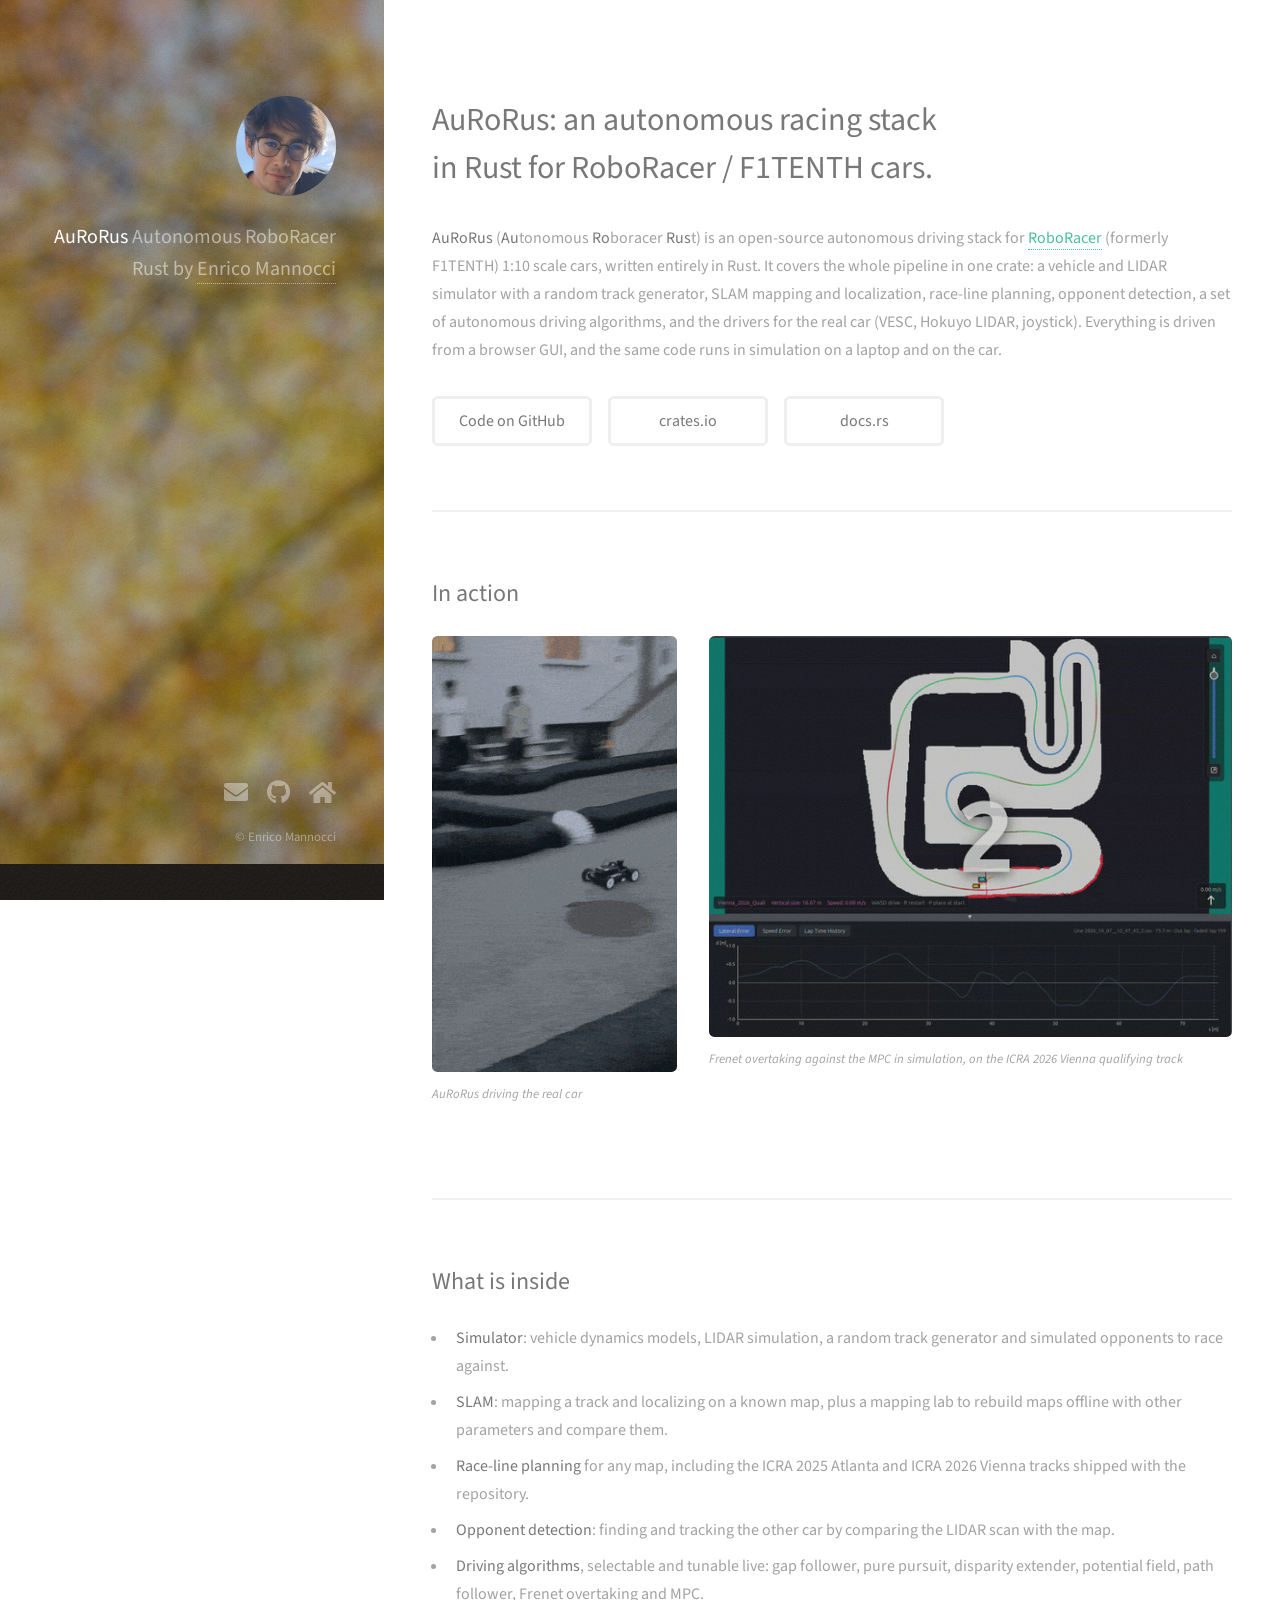
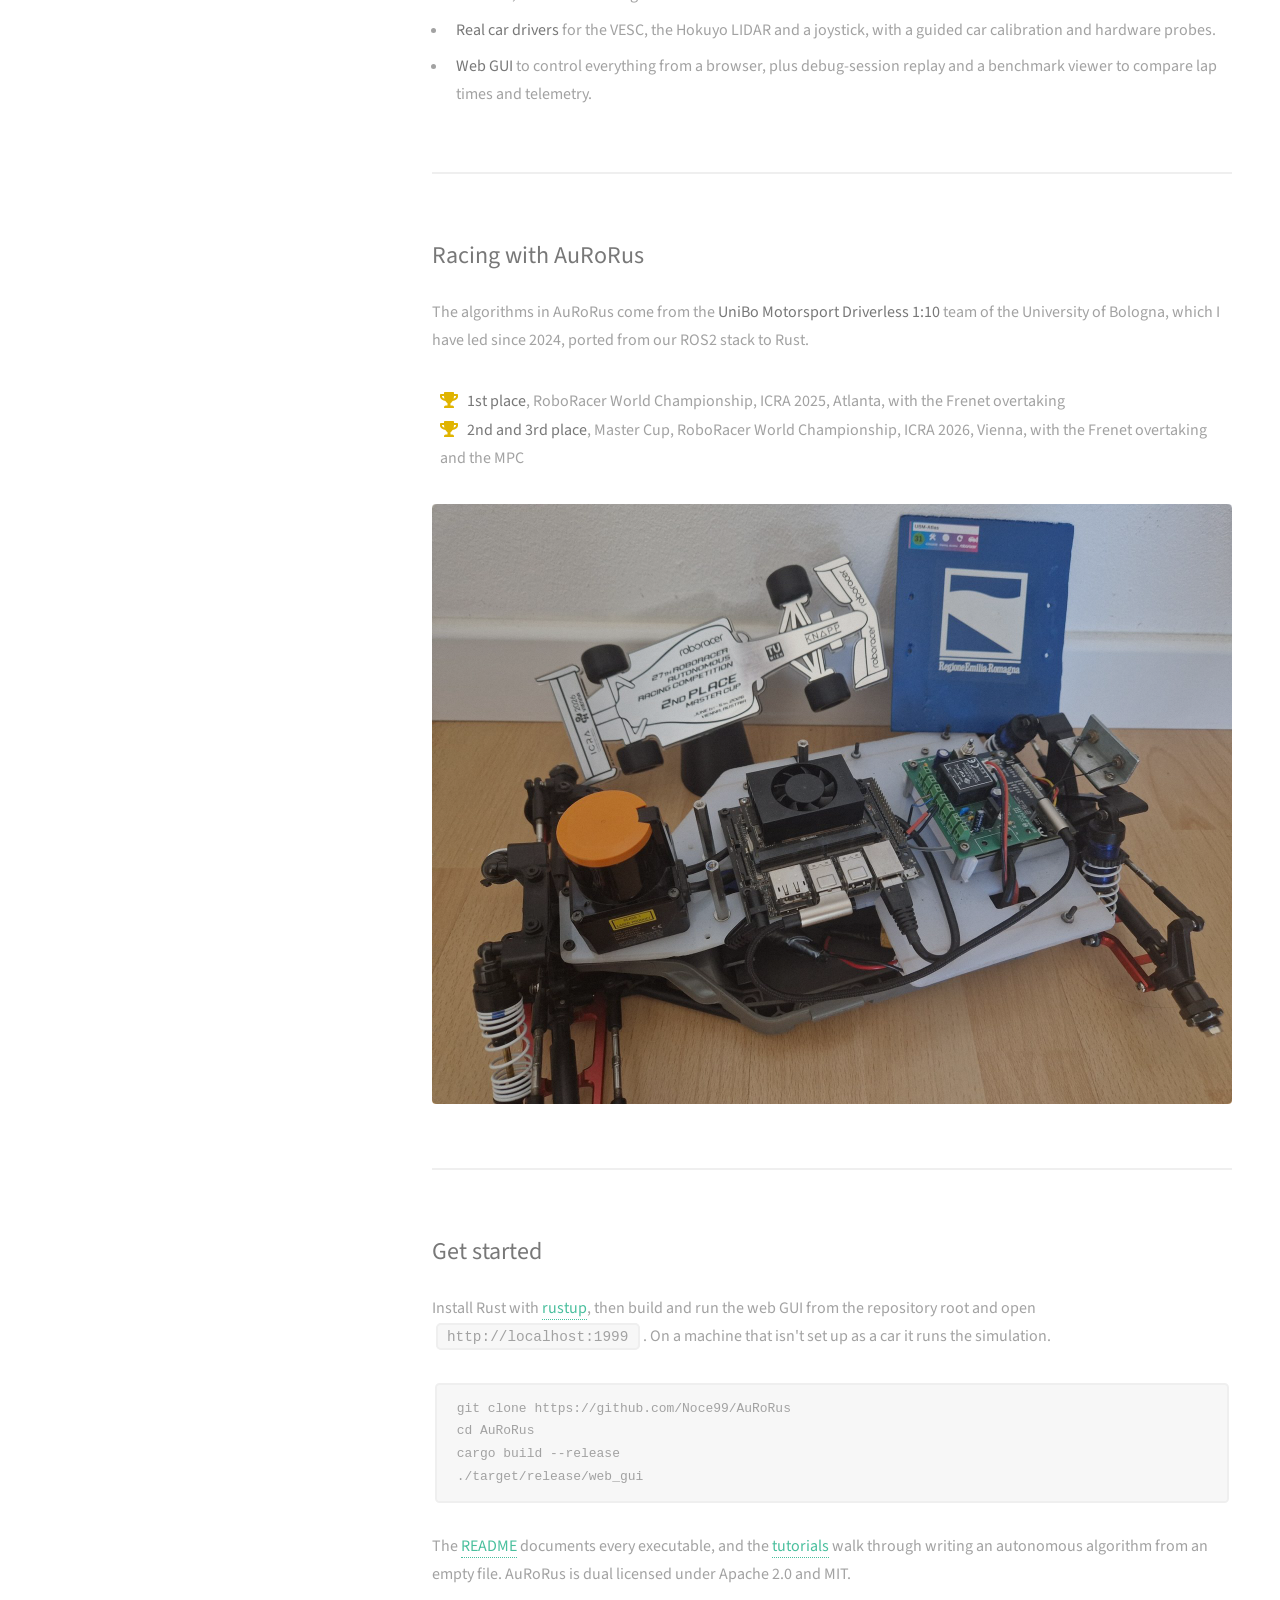
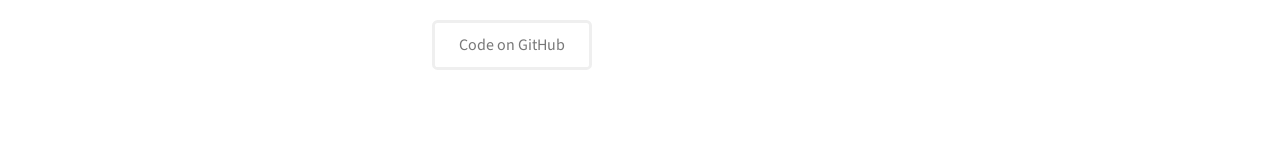
==== aurorus/index.html @ 5f95c7ad "Added Aurorus" ====
<!DOCTYPE HTML>
<!--
	Strata by HTML5 UP
	html5up.net | @ajlkn
	Free for personal and commercial use under the CCA 3.0 license (html5up.net/license)
-->
<html lang="en">
	<head>
		<title>AuRoRus – Autonomous racing stack in Rust for RoboRacer / F1TENTH</title>
		<meta charset="utf-8" />
		<meta name="viewport" content="width=device-width, initial-scale=1" />
		<meta name="description" content="AuRoRus (Autonomous RoboRacer Rust) is an open-source autonomous driving stack for RoboRacer (F1TENTH) cars written in Rust: simulator, SLAM, race-line planning, opponent detection, Frenet overtaking, MPC and a web GUI." />
		<meta name="author" content="Enrico Mannocci" />
		<link rel="canonical" href="https://noce99.github.io/aurorus/" />
		<meta property="og:title" content="AuRoRus – Autonomous racing stack in Rust for RoboRacer / F1TENTH" />
		<meta property="og:description" content="Open-source autonomous driving stack for RoboRacer (F1TENTH) cars, written in Rust. Second place at the RoboRacer competition, ICRA 2026." />
		<meta property="og:type" content="website" />
		<meta property="og:url" content="https://noce99.github.io/aurorus/" />
		<meta property="og:image" content="https://noce99.github.io/images/racing/fulls/Car_4.jpg" />
		<link rel="icon" href="../images/avatar.jpg" />
		<link rel="stylesheet" href="../assets/css/main.css" />
		<link rel="stylesheet" href="../assets/css/custom.css" />
		<script type="application/ld+json">
		{
			"@context": "https://schema.org",
			"@type": "SoftwareSourceCode",
			"name": "AuRoRus",
			"alternateName": "Autonomous RoboRacer Rust",
			"description": "Autonomous driving stack for RoboRacer (F1TENTH) cars written in Rust: simulator, SLAM, race-line planning, opponent detection, driving algorithms, car drivers and a web GUI.",
			"url": "https://noce99.github.io/aurorus/",
			"codeRepository": "https://github.com/Noce99/AuRoRus",
			"programmingLanguage": "Rust",
			"license": "https://www.apache.org/licenses/LICENSE-2.0",
			"keywords": "Rust, RoboRacer, F1TENTH, autonomous racing, autonomous driving, SLAM, MPC, simulator, robotics",
			"author": {
				"@type": "Person",
				"name": "Enrico Mannocci",
				"url": "https://noce99.github.io/"
			}
		}
		</script>
	</head>
	<body class="is-preload">

		<!-- Header -->
			<header id="header">
				<div class="inner">
					<a href="../" class="image avatar"><img src="../images/avatar.jpg" alt="Enrico Mannocci" /></a>
					<h1><strong>AuRoRus</strong><br />
					Autonomous RoboRacer Rust<br />
					by <a href="../">Enrico Mannocci</a></h1>
				</div>
			</header>

		<!-- Main -->
			<div id="main">

				<!-- About -->
					<section id="about">
						<header class="major">
							<h2>AuRoRus: an autonomous racing stack<br />
							in Rust for RoboRacer / F1TENTH cars.</h2>
						</header>
						<p><strong>AuRoRus</strong> (<strong>Au</strong>tonomous <strong>Ro</strong>boracer <strong>Rus</strong>t) is an
						open-source autonomous driving stack for <a href="https://roboracer.ai">RoboRacer</a> (formerly F1TENTH)
						1:10 scale cars, written entirely in Rust. It covers the whole pipeline in one crate: a vehicle and LIDAR
						simulator with a random track generator, SLAM mapping and localization, race-line planning, opponent
						detection, a set of autonomous driving algorithms, and the drivers for the real car (VESC, Hokuyo LIDAR,
						joystick). Everything is driven from a browser GUI, and the same code runs in simulation on a laptop and on
						the car.</p>
						<ul class="actions">
							<li><a href="https://github.com/Noce99/AuRoRus" class="button">Code on GitHub</a></li>
							<li><a href="https://crates.io/crates/aurorus" class="button">crates.io</a></li>
							<li><a href="https://docs.rs/aurorus" class="button">docs.rs</a></li>
						</ul>
					</section>

				<!-- Demo -->
					<section id="demo">
						<h2>In action</h2>
						<div class="row aurorus-media">
							<div class="col-4 col-12-small">
								<span class="image fit portrait"><img src="../images/aurorus/aurorus_in_the_real_world.gif" alt="The real RoboRacer car driving autonomously with AuRoRus on an outdoor track bounded by black tubes" loading="lazy" /></span>
								<p class="caption">AuRoRus driving the real car</p>
							</div>
							<div class="col-8 col-12-small">
								<span class="image fit"><img src="../images/aurorus/frenet_overtaking_vs_mpc_simulating_to_race_at_vienna_quali.gif" alt="The AuRoRus web GUI simulating the Frenet overtaking and the MPC racing on the Vienna 2026 qualifying map" loading="lazy" /></span>
								<p class="caption">Frenet overtaking against the MPC in simulation, on the ICRA 2026 Vienna qualifying track</p>
							</div>
						</div>
					</section>

				<!-- Features -->
					<section id="features">
						<h2>What is inside</h2>
						<ul class="features">
							<li><strong>Simulator</strong>: vehicle dynamics models, LIDAR simulation, a random track generator and simulated opponents to race against.</li>
							<li><strong>SLAM</strong>: mapping a track and localizing on a known map, plus a mapping lab to rebuild maps offline with other parameters and compare them.</li>
							<li><strong>Race-line planning</strong> for any map, including the ICRA 2025 Atlanta and ICRA 2026 Vienna tracks shipped with the repository.</li>
							<li><strong>Opponent detection</strong>: finding and tracking the other car by comparing the LIDAR scan with the map.</li>
							<li><strong>Driving algorithms</strong>, selectable and tunable live: gap follower, pure pursuit, disparity extender, potential field, path follower, Frenet overtaking and MPC.</li>
							<li><strong>Real car drivers</strong> for the VESC, the Hokuyo LIDAR and a joystick, with a guided car calibration and hardware probes.</li>
							<li><strong>Web GUI</strong> to control everything from a browser, plus debug-session replay and a benchmark viewer to compare lap times and telemetry.</li>
						</ul>
					</section>

				<!-- Racing -->
					<section id="results">
						<h2>Racing with AuRoRus</h2>
						<p>The algorithms in AuRoRus come from the <strong>UniBo Motorsport Driverless 1:10</strong> team of the University
						of Bologna, which I have led since 2024, ported from our ROS2 stack to Rust.</p>
						<ul class="results">
							<li><span class="icon solid fa-trophy"></span> <strong>1st place</strong>, RoboRacer World Championship, ICRA 2025, Atlanta, with the Frenet overtaking</li>
							<li><span class="icon solid fa-trophy"></span> <strong>2nd and 3rd place</strong>, Master Cup, RoboRacer World Championship, ICRA 2026, Vienna, with the Frenet overtaking and the MPC</li>
						</ul>
						<span class="image fit aurorus-photo"><img src="../images/racing/fulls/Car_4.jpg" alt="The RoboRacer car next to its trophy from ICRA 2026 in Vienna" loading="lazy" /></span>
					</section>

				<!-- Get started -->
					<section id="get-started">
						<h2>Get started</h2>
						<p>Install Rust with <a href="https://rustup.rs/">rustup</a>, then build and run the web GUI from the repository root
						and open <code>http://localhost:1999</code>. On a machine that isn't set up as a car it runs the simulation.</p>
<pre><code>git clone https://github.com/Noce99/AuRoRus
cd AuRoRus
cargo build --release
./target/release/web_gui</code></pre>
						<p>The <a href="https://github.com/Noce99/AuRoRus#readme">README</a> documents every executable, and the
						<a href="https://github.com/Noce99/AuRoRus/tree/master/tutorials">tutorials</a> walk through writing an
						autonomous algorithm from an empty file. AuRoRus is dual licensed under Apache 2.0 and MIT.</p>
						<ul class="actions">
							<li><a href="https://github.com/Noce99/AuRoRus" class="button">Code on GitHub</a></li>
						</ul>
					</section>

			</div>

		<!-- Footer -->
			<footer id="footer">
				<div class="inner">
					<ul class="icons">
						<li><a href="mailto:enrico.mannocci3@unibo.it" class="icon solid fa-envelope"><span class="label">Email</span></a></li>
						<li><a href="https://github.com/Noce99/AuRoRus" class="icon brands fa-github"><span class="label">GitHub</span></a></li>
						<li><a href="../" class="icon solid fa-home"><span class="label">Home</span></a></li>
					</ul>
					<ul class="copyright">
						<li>&copy; Enrico Mannocci</li>
					</ul>
				</div>
			</footer>

		<!-- Scripts -->
			<script src="../assets/js/jquery.min.js"></script>
			<script src="../assets/js/jquery.poptrox.min.js"></script>
			<script src="../assets/js/browser.min.js"></script>
			<script src="../assets/js/breakpoints.min.js"></script>
			<script src="../assets/js/util.js"></script>
			<script src="../assets/js/main.js"></script>

	</body>
</html>
---- assets/css/main.css ----
@import url("fontawesome-all.min.css");
@import url("https://fonts.googleapis.com/css?family=Source+Sans+Pro:400,400italic");

/*
	Strata by HTML5 UP
	html5up.net | @ajlkn
	Free for personal and commercial use under the CCA 3.0 license (html5up.net/license)
*/

html, body, div, span, applet, object,
iframe, h1, h2, h3, h4, h5, h6, p, blockquote,
pre, a, abbr, acronym, address, big, cite,
code, del, dfn, em, img, ins, kbd, q, s, samp,
small, strike, strong, sub, sup, tt, var, b,
u, i, center, dl, dt, dd, ol, ul, li, fieldset,
form, label, legend, table, caption, tbody,
tfoot, thead, tr, th, td, article, aside,
canvas, details, embed, figure, figcaption,
footer, header, hgroup, menu, nav, output, ruby,
section, summary, time, mark, audio, video {
	margin: 0;
	padding: 0;
	border: 0;
	font-size: 100%;
	font: inherit;
	vertical-align: baseline;}

article, aside, details, figcaption, figure,
footer, header, hgroup, menu, nav, section {
	display: block;}

body {
	line-height: 1;
}

ol, ul {
	list-style: none;
}

blockquote, q {
	quotes: none;
}

	blockquote:before, blockquote:after, q:before, q:after {
		content: '';
		content: none;
	}

table {
	border-collapse: collapse;
	border-spacing: 0;
}

body {
	-webkit-text-size-adjust: none;
}

mark {
	background-color: transparent;
	color: inherit;
}

input::-moz-focus-inner {
	border: 0;
	padding: 0;
}

input, select, textarea {
	-moz-appearance: none;
	-webkit-appearance: none;
	-ms-appearance: none;
	appearance: none;
}

/* Basic */

	html {
		box-sizing: border-box;
	}

	*, *:before, *:after {
		box-sizing: inherit;
	}

	body {
		background: #fff;
	}

		body.is-preload *, body.is-preload *:before, body.is-preload *:after {
			-moz-animation: none !important;
			-webkit-animation: none !important;
			-ms-animation: none !important;
			animation: none !important;
			-moz-transition: none !important;
			-webkit-transition: none !important;
			-ms-transition: none !important;
			transition: none !important;
		}

	body, input, select, textarea {
		color: #a2a2a2;
		font-family: "Source Sans Pro", Helvetica, sans-serif;
		font-size: 16pt;
		font-weight: 400;
		line-height: 1.75em;
	}

	a {
		-moz-transition: color 0.2s ease-in-out, border-color 0.2s ease-in-out;
		-webkit-transition: color 0.2s ease-in-out, border-color 0.2s ease-in-out;
		-ms-transition: color 0.2s ease-in-out, border-color 0.2s ease-in-out;
		transition: color 0.2s ease-in-out, border-color 0.2s ease-in-out;
		border-bottom: dotted 1px;
		color: #49bf9d;
		text-decoration: none;
	}

		a:hover {
			border-bottom-color: transparent;
			color: #49bf9d !important;
			text-decoration: none;
		}

	strong, b {
		color: #787878;
		font-weight: 400;
	}

	em, i {
		font-style: italic;
	}

	p {
		margin: 0 0 2em 0;
	}

	h1, h2, h3, h4, h5, h6 {
		color: #787878;
		font-weight: 400;
		line-height: 1em;
		margin: 0 0 1em 0;
	}

		h1 a, h2 a, h3 a, h4 a, h5 a, h6 a {
			color: inherit;
			text-decoration: none;
		}

	h1 {
		font-size: 2em;
		line-height: 1.5em;
	}

	h2 {
		font-size: 1.5em;
		line-height: 1.5em;
	}

	h3 {
		font-size: 1.25em;
		line-height: 1.5em;
	}

	h4 {
		font-size: 1.1em;
		line-height: 1.5em;
	}

	h5 {
		font-size: 0.9em;
		line-height: 1.5em;
	}

	h6 {
		font-size: 0.7em;
		line-height: 1.5em;
	}

	sub {
		font-size: 0.8em;
		position: relative;
		top: 0.5em;
	}

	sup {
		font-size: 0.8em;
		position: relative;
		top: -0.5em;
	}

	hr {
		border: 0;
		border-bottom: solid 2px #efefef;
		margin: 2em 0;
	}

		hr.major {
			margin: 3em 0;
		}

	blockquote {
		border-left: solid 6px #efefef;
		font-style: italic;
		margin: 0 0 2em 0;
		padding: 0.5em 0 0.5em 1.5em;
	}

	code {
		background: #f7f7f7;
		border-radius: 0.35em;
		border: solid 2px #efefef;
		font-family: "Courier New", monospace;
		font-size: 0.9em;
		margin: 0 0.25em;
		padding: 0.25em 0.65em;
	}

	pre {
		-webkit-overflow-scrolling: touch;
		font-family: "Courier New", monospace;
		font-size: 0.9em;
		margin: 0 0 2em 0;
	}

		pre code {
			display: block;
			line-height: 1.75em;
			padding: 1em 1.5em;
			overflow-x: auto;
		}

	.align-left {
		text-align: left;
	}

	.align-center {
		text-align: center;
	}

	.align-right {
		text-align: right;
	}

/* Container */

	.container {
		margin: 0 auto;
		max-width: calc(100% - 4em);
		width: 100%;
	}

		.container.xsmall {
			width: 25%;
		}

		.container.small {
			width: 50%;
		}

		.container.medium {
			width: 75%;
		}

		.container.large {
			width: 125%;
		}

		.container.xlarge {
			width: 150%;
		}

		.container.max {
			width: 100%;
		}

		@media screen and (max-width: 980px) {

			.container {
				width: 100% !important;
				max-width: 100% !important;
			}

		}

		@media screen and (max-width: 480px) {

			.container {
				max-width: calc(100% - 3em);
			}

		}

/* Row */

	.row {
		display: flex;
		flex-wrap: wrap;
		box-sizing: border-box;
		align-items: stretch;
	}

		.row > * {
			box-sizing: border-box;
		}

		.row.gtr-uniform > * > :last-child {
			margin-bottom: 0;
		}

		.row.aln-left {
			justify-content: flex-start;
		}

		.row.aln-center {
			justify-content: center;
		}

		.row.aln-right {
			justify-content: flex-end;
		}

		.row.aln-top {
			align-items: flex-start;
		}

		.row.aln-middle {
			align-items: center;
		}

		.row.aln-bottom {
			align-items: flex-end;
		}

		.row > .imp {
			order: -1;
		}

		.row > .col-1 {
			width: 8.33333%;
		}

		.row > .off-1 {
			margin-left: 8.33333%;
		}

		.row > .col-2 {
			width: 16.66667%;
		}

		.row > .off-2 {
			margin-left: 16.66667%;
		}

		.row > .col-3 {
			width: 25%;
		}

		.row > .off-3 {
			margin-left: 25%;
		}

		.row > .col-4 {
			width: 33.33333%;
		}

		.row > .off-4 {
			margin-left: 33.33333%;
		}

		.row > .col-5 {
			width: 41.66667%;
		}

		.row > .off-5 {
			margin-left: 41.66667%;
		}

		.row > .col-6 {
			width: 50%;
		}

		.row > .off-6 {
			margin-left: 50%;
		}

		.row > .col-7 {
			width: 58.33333%;
		}

		.row > .off-7 {
			margin-left: 58.33333%;
		}

		.row > .col-8 {
			width: 66.66667%;
		}

		.row > .off-8 {
			margin-left: 66.66667%;
		}

		.row > .col-9 {
			width: 75%;
		}

		.row > .off-9 {
			margin-left: 75%;
		}

		.row > .col-10 {
			width: 83.33333%;
		}

		.row > .off-10 {
			margin-left: 83.33333%;
		}

		.row > .col-11 {
			width: 91.66667%;
		}

		.row > .off-11 {
			margin-left: 91.66667%;
		}

		.row > .col-12 {
			width: 100%;
		}

		.row > .off-12 {
			margin-left: 100%;
		}

		.row.gtr-0 {
			margin-top: 0;
			margin-left: 0em;
		}

			.row.gtr-0 > * {
				padding: 0 0 0 0em;
			}

			.row.gtr-0.gtr-uniform {
				margin-top: 0em;
			}

				.row.gtr-0.gtr-uniform > * {
					padding-top: 0em;
				}

		.row.gtr-25 {
			margin-top: 0;
			margin-left: -0.625em;
		}

			.row.gtr-25 > * {
				padding: 0 0 0 0.625em;
			}

			.row.gtr-25.gtr-uniform {
				margin-top: -0.625em;
			}

				.row.gtr-25.gtr-uniform > * {
					padding-top: 0.625em;
				}

		.row.gtr-50 {
			margin-top: 0;
			margin-left: -1.25em;
		}

			.row.gtr-50 > * {
				padding: 0 0 0 1.25em;
			}

			.row.gtr-50.gtr-uniform {
				margin-top: -1.25em;
			}

				.row.gtr-50.gtr-uniform > * {
					padding-top: 1.25em;
				}

		.row {
			margin-top: 0;
			margin-left: -2.5em;
		}

			.row > * {
				padding: 0 0 0 2.5em;
			}

			.row.gtr-uniform {
				margin-top: -2.5em;
			}

				.row.gtr-uniform > * {
					padding-top: 2.5em;
				}

		.row.gtr-150 {
			margin-top: 0;
			margin-left: -3.75em;
		}

			.row.gtr-150 > * {
				padding: 0 0 0 3.75em;
			}

			.row.gtr-150.gtr-uniform {
				margin-top: -3.75em;
			}

				.row.gtr-150.gtr-uniform > * {
					padding-top: 3.75em;
				}

		.row.gtr-200 {
			margin-top: 0;
			margin-left: -5em;
		}

			.row.gtr-200 > * {
				padding: 0 0 0 5em;
			}

			.row.gtr-200.gtr-uniform {
				margin-top: -5em;
			}

				.row.gtr-200.gtr-uniform > * {
					padding-top: 5em;
				}

		@media screen and (max-width: 1800px) {

			.row {
				display: flex;
				flex-wrap: wrap;
				box-sizing: border-box;
				align-items: stretch;
			}

				.row > * {
					box-sizing: border-box;
				}

				.row.gtr-uniform > * > :last-child {
					margin-bottom: 0;
				}

				.row.aln-left {
					justify-content: flex-start;
				}

				.row.aln-center {
					justify-content: center;
				}

				.row.aln-right {
					justify-content: flex-end;
				}

				.row.aln-top {
					align-items: flex-start;
				}

				.row.aln-middle {
					align-items: center;
				}

				.row.aln-bottom {
					align-items: flex-end;
				}

				.row > .imp-xlarge {
					order: -1;
				}

				.row > .col-1-xlarge {
					width: 8.33333%;
				}

				.row > .off-1-xlarge {
					margin-left: 8.33333%;
				}

				.row > .col-2-xlarge {
					width: 16.66667%;
				}

				.row > .off-2-xlarge {
					margin-left: 16.66667%;
				}

				.row > .col-3-xlarge {
					width: 25%;
				}

				.row > .off-3-xlarge {
					margin-left: 25%;
				}

				.row > .col-4-xlarge {
					width: 33.33333%;
				}

				.row > .off-4-xlarge {
					margin-left: 33.33333%;
				}

				.row > .col-5-xlarge {
					width: 41.66667%;
				}

				.row > .off-5-xlarge {
					margin-left: 41.66667%;
				}

				.row > .col-6-xlarge {
					width: 50%;
				}

				.row > .off-6-xlarge {
					margin-left: 50%;
				}

				.row > .col-7-xlarge {
					width: 58.33333%;
				}

				.row > .off-7-xlarge {
					margin-left: 58.33333%;
				}

				.row > .col-8-xlarge {
					width: 66.66667%;
				}

				.row > .off-8-xlarge {
					margin-left: 66.66667%;
				}

				.row > .col-9-xlarge {
					width: 75%;
				}

				.row > .off-9-xlarge {
					margin-left: 75%;
				}

				.row > .col-10-xlarge {
					width: 83.33333%;
				}

				.row > .off-10-xlarge {
					margin-left: 83.33333%;
				}

				.row > .col-11-xlarge {
					width: 91.66667%;
				}

				.row > .off-11-xlarge {
					margin-left: 91.66667%;
				}

				.row > .col-12-xlarge {
					width: 100%;
				}

				.row > .off-12-xlarge {
					margin-left: 100%;
				}

				.row.gtr-0 {
					margin-top: 0;
					margin-left: 0em;
				}

					.row.gtr-0 > * {
						padding: 0 0 0 0em;
					}

					.row.gtr-0.gtr-uniform {
						margin-top: 0em;
					}

						.row.gtr-0.gtr-uniform > * {
							padding-top: 0em;
						}

				.row.gtr-25 {
					margin-top: 0;
					margin-left: -0.625em;
				}

					.row.gtr-25 > * {
						padding: 0 0 0 0.625em;
					}

					.row.gtr-25.gtr-uniform {
						margin-top: -0.625em;
					}

						.row.gtr-25.gtr-uniform > * {
							padding-top: 0.625em;
						}

				.row.gtr-50 {
					margin-top: 0;
					margin-left: -1.25em;
				}

					.row.gtr-50 > * {
						padding: 0 0 0 1.25em;
					}

					.row.gtr-50.gtr-uniform {
						margin-top: -1.25em;
					}

						.row.gtr-50.gtr-uniform > * {
							padding-top: 1.25em;
						}

				.row {
					margin-top: 0;
					margin-left: -2.5em;
				}

					.row > * {
						padding: 0 0 0 2.5em;
					}

					.row.gtr-uniform {
						margin-top: -2.5em;
					}

						.row.gtr-uniform > * {
							padding-top: 2.5em;
						}

				.row.gtr-150 {
					margin-top: 0;
					margin-left: -3.75em;
				}

					.row.gtr-150 > * {
						padding: 0 0 0 3.75em;
					}

					.row.gtr-150.gtr-uniform {
						margin-top: -3.75em;
					}

						.row.gtr-150.gtr-uniform > * {
							padding-top: 3.75em;
						}

				.row.gtr-200 {
					margin-top: 0;
					margin-left: -5em;
				}

					.row.gtr-200 > * {
						padding: 0 0 0 5em;
					}

					.row.gtr-200.gtr-uniform {
						margin-top: -5em;
					}

						.row.gtr-200.gtr-uniform > * {
							padding-top: 5em;
						}

		}

		@media screen and (max-width: 1280px) {

			.row {
				display: flex;
				flex-wrap: wrap;
				box-sizing: border-box;
				align-items: stretch;
			}

				.row > * {
					box-sizing: border-box;
				}

				.row.gtr-uniform > * > :last-child {
					margin-bottom: 0;
				}

				.row.aln-left {
					justify-content: flex-start;
				}

				.row.aln-center {
					justify-content: center;
				}

				.row.aln-right {
					justify-content: flex-end;
				}

				.row.aln-top {
					align-items: flex-start;
				}

				.row.aln-middle {
					align-items: center;
				}

				.row.aln-bottom {
					align-items: flex-end;
				}

				.row > .imp-large {
					order: -1;
				}

				.row > .col-1-large {
					width: 8.33333%;
				}

				.row > .off-1-large {
					margin-left: 8.33333%;
				}

				.row > .col-2-large {
					width: 16.66667%;
				}

				.row > .off-2-large {
					margin-left: 16.66667%;
				}

				.row > .col-3-large {
					width: 25%;
				}

				.row > .off-3-large {
					margin-left: 25%;
				}

				.row > .col-4-large {
					width: 33.33333%;
				}

				.row > .off-4-large {
					margin-left: 33.33333%;
				}

				.row > .col-5-large {
					width: 41.66667%;
				}

				.row > .off-5-large {
					margin-left: 41.66667%;
				}

				.row > .col-6-large {
					width: 50%;
				}

				.row > .off-6-large {
					margin-left: 50%;
				}

				.row > .col-7-large {
					width: 58.33333%;
				}

				.row > .off-7-large {
					margin-left: 58.33333%;
				}

				.row > .col-8-large {
					width: 66.66667%;
				}

				.row > .off-8-large {
					margin-left: 66.66667%;
				}

				.row > .col-9-large {
					width: 75%;
				}

				.row > .off-9-large {
					margin-left: 75%;
				}

				.row > .col-10-large {
					width: 83.33333%;
				}

				.row > .off-10-large {
					margin-left: 83.33333%;
				}

				.row > .col-11-large {
					width: 91.66667%;
				}

				.row > .off-11-large {
					margin-left: 91.66667%;
				}

				.row > .col-12-large {
					width: 100%;
				}

				.row > .off-12-large {
					margin-left: 100%;
				}

				.row.gtr-0 {
					margin-top: 0;
					margin-left: 0em;
				}

					.row.gtr-0 > * {
						padding: 0 0 0 0em;
					}

					.row.gtr-0.gtr-uniform {
						margin-top: 0em;
					}

						.row.gtr-0.gtr-uniform > * {
							padding-top: 0em;
						}

				.row.gtr-25 {
					margin-top: 0;
					margin-left: -0.5em;
				}

					.row.gtr-25 > * {
						padding: 0 0 0 0.5em;
					}

					.row.gtr-25.gtr-uniform {
						margin-top: -0.5em;
					}

						.row.gtr-25.gtr-uniform > * {
							padding-top: 0.5em;
						}

				.row.gtr-50 {
					margin-top: 0;
					margin-left: -1em;
				}

					.row.gtr-50 > * {
						padding: 0 0 0 1em;
					}

					.row.gtr-50.gtr-uniform {
						margin-top: -1em;
					}

						.row.gtr-50.gtr-uniform > * {
							padding-top: 1em;
						}

				.row {
					margin-top: 0;
					margin-left: -2em;
				}

					.row > * {
						padding: 0 0 0 2em;
					}

					.row.gtr-uniform {
						margin-top: -2em;
					}

						.row.gtr-uniform > * {
							padding-top: 2em;
						}

				.row.gtr-150 {
					margin-top: 0;
					margin-left: -3em;
				}

					.row.gtr-150 > * {
						padding: 0 0 0 3em;
					}

					.row.gtr-150.gtr-uniform {
						margin-top: -3em;
					}

						.row.gtr-150.gtr-uniform > * {
							padding-top: 3em;
						}

				.row.gtr-200 {
					margin-top: 0;
					margin-left: -4em;
				}

					.row.gtr-200 > * {
						padding: 0 0 0 4em;
					}

					.row.gtr-200.gtr-uniform {
						margin-top: -4em;
					}

						.row.gtr-200.gtr-uniform > * {
							padding-top: 4em;
						}

		}

		@media screen and (max-width: 980px) {

			.row {
				display: flex;
				flex-wrap: wrap;
				box-sizing: border-box;
				align-items: stretch;
			}

				.row > * {
					box-sizing: border-box;
				}

				.row.gtr-uniform > * > :last-child {
					margin-bottom: 0;
				}

				.row.aln-left {
					justify-content: flex-start;
				}

				.row.aln-center {
					justify-content: center;
				}

				.row.aln-right {
					justify-content: flex-end;
				}

				.row.aln-top {
					align-items: flex-start;
				}

				.row.aln-middle {
					align-items: center;
				}

				.row.aln-bottom {
					align-items: flex-end;
				}

				.row > .imp-medium {
					order: -1;
				}

				.row > .col-1-medium {
					width: 8.33333%;
				}

				.row > .off-1-medium {
					margin-left: 8.33333%;
				}

				.row > .col-2-medium {
					width: 16.66667%;
				}

				.row > .off-2-medium {
					margin-left: 16.66667%;
				}

				.row > .col-3-medium {
					width: 25%;
				}

				.row > .off-3-medium {
					margin-left: 25%;
				}

				.row > .col-4-medium {
					width: 33.33333%;
				}

				.row > .off-4-medium {
					margin-left: 33.33333%;
				}

				.row > .col-5-medium {
					width: 41.66667%;
				}

				.row > .off-5-medium {
					margin-left: 41.66667%;
				}

				.row > .col-6-medium {
					width: 50%;
				}

				.row > .off-6-medium {
					margin-left: 50%;
				}

				.row > .col-7-medium {
					width: 58.33333%;
				}

				.row > .off-7-medium {
					margin-left: 58.33333%;
				}

				.row > .col-8-medium {
					width: 66.66667%;
				}

				.row > .off-8-medium {
					margin-left: 66.66667%;
				}

				.row > .col-9-medium {
					width: 75%;
				}

				.row > .off-9-medium {
					margin-left: 75%;
				}

				.row > .col-10-medium {
					width: 83.33333%;
				}

				.row > .off-10-medium {
					margin-left: 83.33333%;
				}

				.row > .col-11-medium {
					width: 91.66667%;
				}

				.row > .off-11-medium {
					margin-left: 91.66667%;
				}

				.row > .col-12-medium {
					width: 100%;
				}

				.row > .off-12-medium {
					margin-left: 100%;
				}

				.row.gtr-0 {
					margin-top: 0;
					margin-left: 0em;
				}

					.row.gtr-0 > * {
						padding: 0 0 0 0em;
					}

					.row.gtr-0.gtr-uniform {
						margin-top: 0em;
					}

						.row.gtr-0.gtr-uniform > * {
							padding-top: 0em;
						}

				.row.gtr-25 {
					margin-top: 0;
					margin-left: -0.5em;
				}

					.row.gtr-25 > * {
						padding: 0 0 0 0.5em;
					}

					.row.gtr-25.gtr-uniform {
						margin-top: -0.5em;
					}

						.row.gtr-25.gtr-uniform > * {
							padding-top: 0.5em;
						}

				.row.gtr-50 {
					margin-top: 0;
					margin-left: -1em;
				}

					.row.gtr-50 > * {
						padding: 0 0 0 1em;
					}

					.row.gtr-50.gtr-uniform {
						margin-top: -1em;
					}

						.row.gtr-50.gtr-uniform > * {
							padding-top: 1em;
						}

				.row {
					margin-top: 0;
					margin-left: -2em;
				}

					.row > * {
						padding: 0 0 0 2em;
					}

					.row.gtr-uniform {
						margin-top: -2em;
					}

						.row.gtr-uniform > * {
							padding-top: 2em;
						}

				.row.gtr-150 {
					margin-top: 0;
					margin-left: -3em;
				}

					.row.gtr-150 > * {
						padding: 0 0 0 3em;
					}

					.row.gtr-150.gtr-uniform {
						margin-top: -3em;
					}

						.row.gtr-150.gtr-uniform > * {
							padding-top: 3em;
						}

				.row.gtr-200 {
					margin-top: 0;
					margin-left: -4em;
				}

					.row.gtr-200 > * {
						padding: 0 0 0 4em;
					}

					.row.gtr-200.gtr-uniform {
						margin-top: -4em;
					}

						.row.gtr-200.gtr-uniform > * {
							padding-top: 4em;
						}

		}

		@media screen and (max-width: 736px) {

			.row {
				display: flex;
				flex-wrap: wrap;
				box-sizing: border-box;
				align-items: stretch;
			}

				.row > * {
					box-sizing: border-box;
				}

				.row.gtr-uniform > * > :last-child {
					margin-bottom: 0;
				}

				.row.aln-left {
					justify-content: flex-start;
				}

				.row.aln-center {
					justify-content: center;
				}

				.row.aln-right {
					justify-content: flex-end;
				}

				.row.aln-top {
					align-items: flex-start;
				}

				.row.aln-middle {
					align-items: center;
				}

				.row.aln-bottom {
					align-items: flex-end;
				}

				.row > .imp-small {
					order: -1;
				}

				.row > .col-1-small {
					width: 8.33333%;
				}

				.row > .off-1-small {
					margin-left: 8.33333%;
				}

				.row > .col-2-small {
					width: 16.66667%;
				}

				.row > .off-2-small {
					margin-left: 16.66667%;
				}

				.row > .col-3-small {
					width: 25%;
				}

				.row > .off-3-small {
					margin-left: 25%;
				}

				.row > .col-4-small {
					width: 33.33333%;
				}

				.row > .off-4-small {
					margin-left: 33.33333%;
				}

				.row > .col-5-small {
					width: 41.66667%;
				}

				.row > .off-5-small {
					margin-left: 41.66667%;
				}

				.row > .col-6-small {
					width: 50%;
				}

				.row > .off-6-small {
					margin-left: 50%;
				}

				.row > .col-7-small {
					width: 58.33333%;
				}

				.row > .off-7-small {
					margin-left: 58.33333%;
				}

				.row > .col-8-small {
					width: 66.66667%;
				}

				.row > .off-8-small {
					margin-left: 66.66667%;
				}

				.row > .col-9-small {
					width: 75%;
				}

				.row > .off-9-small {
					margin-left: 75%;
				}

				.row > .col-10-small {
					width: 83.33333%;
				}

				.row > .off-10-small {
					margin-left: 83.33333%;
				}

				.row > .col-11-small {
					width: 91.66667%;
				}

				.row > .off-11-small {
					margin-left: 91.66667%;
				}

				.row > .col-12-small {
					width: 100%;
				}

				.row > .off-12-small {
					margin-left: 100%;
				}

				.row.gtr-0 {
					margin-top: 0;
					margin-left: 0em;
				}

					.row.gtr-0 > * {
						padding: 0 0 0 0em;
					}

					.row.gtr-0.gtr-uniform {
						margin-top: 0em;
					}

						.row.gtr-0.gtr-uniform > * {
							padding-top: 0em;
						}

				.row.gtr-25 {
					margin-top: 0;
					margin-left: -0.375em;
				}

					.row.gtr-25 > * {
						padding: 0 0 0 0.375em;
					}

					.row.gtr-25.gtr-uniform {
						margin-top: -0.375em;
					}

						.row.gtr-25.gtr-uniform > * {
							padding-top: 0.375em;
						}

				.row.gtr-50 {
					margin-top: 0;
					margin-left: -0.75em;
				}

					.row.gtr-50 > * {
						padding: 0 0 0 0.75em;
					}

					.row.gtr-50.gtr-uniform {
						margin-top: -0.75em;
					}

						.row.gtr-50.gtr-uniform > * {
							padding-top: 0.75em;
						}

				.row {
					margin-top: 0;
					margin-left: -1.5em;
				}

					.row > * {
						padding: 0 0 0 1.5em;
					}

					.row.gtr-uniform {
						margin-top: -1.5em;
					}

						.row.gtr-uniform > * {
							padding-top: 1.5em;
						}

				.row.gtr-150 {
					margin-top: 0;
					margin-left: -2.25em;
				}

					.row.gtr-150 > * {
						padding: 0 0 0 2.25em;
					}

					.row.gtr-150.gtr-uniform {
						margin-top: -2.25em;
					}

						.row.gtr-150.gtr-uniform > * {
							padding-top: 2.25em;
						}

				.row.gtr-200 {
					margin-top: 0;
					margin-left: -3em;
				}

					.row.gtr-200 > * {
						padding: 0 0 0 3em;
					}

					.row.gtr-200.gtr-uniform {
						margin-top: -3em;
					}

						.row.gtr-200.gtr-uniform > * {
							padding-top: 3em;
						}

		}

		@media screen and (max-width: 480px) {

			.row {
				display: flex;
				flex-wrap: wrap;
				box-sizing: border-box;
				align-items: stretch;
			}

				.row > * {
					box-sizing: border-box;
				}

				.row.gtr-uniform > * > :last-child {
					margin-bottom: 0;
				}

				.row.aln-left {
					justify-content: flex-start;
				}

				.row.aln-center {
					justify-content: center;
				}

				.row.aln-right {
					justify-content: flex-end;
				}

				.row.aln-top {
					align-items: flex-start;
				}

				.row.aln-middle {
					align-items: center;
				}

				.row.aln-bottom {
					align-items: flex-end;
				}

				.row > .imp-xsmall {
					order: -1;
				}

				.row > .col-1-xsmall {
					width: 8.33333%;
				}

				.row > .off-1-xsmall {
					margin-left: 8.33333%;
				}

				.row > .col-2-xsmall {
					width: 16.66667%;
				}

				.row > .off-2-xsmall {
					margin-left: 16.66667%;
				}

				.row > .col-3-xsmall {
					width: 25%;
				}

				.row > .off-3-xsmall {
					margin-left: 25%;
				}

				.row > .col-4-xsmall {
					width: 33.33333%;
				}

				.row > .off-4-xsmall {
					margin-left: 33.33333%;
				}

				.row > .col-5-xsmall {
					width: 41.66667%;
				}

				.row > .off-5-xsmall {
					margin-left: 41.66667%;
				}

				.row > .col-6-xsmall {
					width: 50%;
				}

				.row > .off-6-xsmall {
					margin-left: 50%;
				}

				.row > .col-7-xsmall {
					width: 58.33333%;
				}

				.row > .off-7-xsmall {
					margin-left: 58.33333%;
				}

				.row > .col-8-xsmall {
					width: 66.66667%;
				}

				.row > .off-8-xsmall {
					margin-left: 66.66667%;
				}

				.row > .col-9-xsmall {
					width: 75%;
				}

				.row > .off-9-xsmall {
					margin-left: 75%;
				}

				.row > .col-10-xsmall {
					width: 83.33333%;
				}

				.row > .off-10-xsmall {
					margin-left: 83.33333%;
				}

				.row > .col-11-xsmall {
					width: 91.66667%;
				}

				.row > .off-11-xsmall {
					margin-left: 91.66667%;
				}

				.row > .col-12-xsmall {
					width: 100%;
				}

				.row > .off-12-xsmall {
					margin-left: 100%;
				}

				.row.gtr-0 {
					margin-top: 0;
					margin-left: 0em;
				}

					.row.gtr-0 > * {
						padding: 0 0 0 0em;
					}

					.row.gtr-0.gtr-uniform {
						margin-top: 0em;
					}

						.row.gtr-0.gtr-uniform > * {
							padding-top: 0em;
						}

				.row.gtr-25 {
					margin-top: 0;
					margin-left: -0.375em;
				}

					.row.gtr-25 > * {
						padding: 0 0 0 0.375em;
					}

					.row.gtr-25.gtr-uniform {
						margin-top: -0.375em;
					}

						.row.gtr-25.gtr-uniform > * {
							padding-top: 0.375em;
						}

				.row.gtr-50 {
					margin-top: 0;
					margin-left: -0.75em;
				}

					.row.gtr-50 > * {
						padding: 0 0 0 0.75em;
					}

					.row.gtr-50.gtr-uniform {
						margin-top: -0.75em;
					}

						.row.gtr-50.gtr-uniform > * {
							padding-top: 0.75em;
						}

				.row {
					margin-top: 0;
					margin-left: -1.5em;
				}

					.row > * {
						padding: 0 0 0 1.5em;
					}

					.row.gtr-uniform {
						margin-top: -1.5em;
					}

						.row.gtr-uniform > * {
							padding-top: 1.5em;
						}

				.row.gtr-150 {
					margin-top: 0;
					margin-left: -2.25em;
				}

					.row.gtr-150 > * {
						padding: 0 0 0 2.25em;
					}

					.row.gtr-150.gtr-uniform {
						margin-top: -2.25em;
					}

						.row.gtr-150.gtr-uniform > * {
							padding-top: 2.25em;
						}

				.row.gtr-200 {
					margin-top: 0;
					margin-left: -3em;
				}

					.row.gtr-200 > * {
						padding: 0 0 0 3em;
					}

					.row.gtr-200.gtr-uniform {
						margin-top: -3em;
					}

						.row.gtr-200.gtr-uniform > * {
							padding-top: 3em;
						}

		}

/* Section/Article */

	section.special, article.special {
		text-align: center;
	}

	header p {
		color: #b2b2b2;
		position: relative;
		margin: 0 0 1.5em 0;
	}

	header h2 + p {
		font-size: 1.25em;
		margin-top: -1em;
		line-height: 1.5em;
	}

	header h3 + p {
		font-size: 1.1em;
		margin-top: -0.8em;
		line-height: 1.5em;
	}

	header h4 + p,
	header h5 + p,
	header h6 + p {
		font-size: 0.9em;
		margin-top: -0.6em;
		line-height: 1.5em;
	}

	header.major h2 {
		font-size: 2em;
	}

/* Form */

	form {
		margin: 0 0 2em 0;
	}

	label {
		color: #787878;
		display: block;
		font-size: 0.9em;
		font-weight: 400;
		margin: 0 0 1em 0;
	}

	input[type="text"],
	input[type="password"],
	input[type="email"],
	select,
	textarea {
		-moz-appearance: none;
		-webkit-appearance: none;
		-ms-appearance: none;
		appearance: none;
		background: #f7f7f7;
		border-radius: 0.35em;
		border: solid 2px transparent;
		color: inherit;
		display: block;
		outline: 0;
		padding: 0 0.75em;
		text-decoration: none;
		width: 100%;
	}

		input[type="text"]:invalid,
		input[type="password"]:invalid,
		input[type="email"]:invalid,
		select:invalid,
		textarea:invalid {
			box-shadow: none;
		}

		input[type="text"]:focus,
		input[type="password"]:focus,
		input[type="email"]:focus,
		select:focus,
		textarea:focus {
			border-color: #49bf9d;
		}

	select {
		background-image: url("data:image/svg+xml;charset=utf8,%3Csvg xmlns='http://www.w3.org/2000/svg' width='40' height='40' preserveAspectRatio='none' viewBox='0 0 40 40'%3E%3Cpath d='M9.4,12.3l10.4,10.4l10.4-10.4c0.2-0.2,0.5-0.4,0.9-0.4c0.3,0,0.6,0.1,0.9,0.4l3.3,3.3c0.2,0.2,0.4,0.5,0.4,0.9 c0,0.4-0.1,0.6-0.4,0.9L20.7,31.9c-0.2,0.2-0.5,0.4-0.9,0.4c-0.3,0-0.6-0.1-0.9-0.4L4.3,17.3c-0.2-0.2-0.4-0.5-0.4-0.9 c0-0.4,0.1-0.6,0.4-0.9l3.3-3.3c0.2-0.2,0.5-0.4,0.9-0.4S9.1,12.1,9.4,12.3z' fill='%23dfdfdf' /%3E%3C/svg%3E");
		background-size: 1.25rem;
		background-repeat: no-repeat;
		background-position: calc(100% - 1rem) center;
		height: 2.75em;
		padding-right: 2.75em;
		text-overflow: ellipsis;
	}

		select option {
			color: #787878;
			background: #fff;
		}

		select:focus::-ms-value {
			background-color: transparent;
		}

		select::-ms-expand {
			display: none;
		}

	input[type="text"],
	input[type="password"],
	input[type="email"],
	select {
		height: 2.75em;
	}

	textarea {
		padding: 0.75em;
	}

	input[type="checkbox"],
	input[type="radio"] {
		-moz-appearance: none;
		-webkit-appearance: none;
		-ms-appearance: none;
		appearance: none;
		display: block;
		float: left;
		margin-right: -2em;
		opacity: 0;
		width: 1em;
		z-index: -1;
	}

		input[type="checkbox"] + label,
		input[type="radio"] + label {
			text-decoration: none;
			color: #a2a2a2;
			cursor: pointer;
			display: inline-block;
			font-size: 1em;
			font-weight: 400;
			padding-left: 2.4em;
			padding-right: 0.75em;
			position: relative;
		}

			input[type="checkbox"] + label:before,
			input[type="radio"] + label:before {
				-moz-osx-font-smoothing: grayscale;
				-webkit-font-smoothing: antialiased;
				display: inline-block;
				font-style: normal;
				font-variant: normal;
				text-rendering: auto;
				line-height: 1;
				text-transform: none !important;
				font-family: 'Font Awesome 5 Free';
				font-weight: 900;
			}

			input[type="checkbox"] + label:before,
			input[type="radio"] + label:before {
				background: #f7f7f7;
				border-radius: 0.35em;
				border: solid 2px transparent;
				content: '';
				display: inline-block;
				font-size: 0.8em;
				height: 2.0625em;
				left: 0;
				line-height: 1.85625em;
				position: absolute;
				text-align: center;
				top: 0;
				width: 2.0625em;
			}

		input[type="checkbox"]:checked + label:before,
		input[type="radio"]:checked + label:before {
			background: #787878;
			border-color: #787878;
			color: #fff;
			content: '\f00c';
		}

		input[type="checkbox"]:focus + label:before,
		input[type="radio"]:focus + label:before {
			border-color: #49bf9d;
		}

	input[type="checkbox"] + label:before {
		border-radius: 0.35em;
	}

	input[type="radio"] + label:before {
		border-radius: 100%;
	}

	::-webkit-input-placeholder {
		color: #b2b2b2 !important;
		opacity: 1.0;
	}

	:-moz-placeholder {
		color: #b2b2b2 !important;
		opacity: 1.0;
	}

	::-moz-placeholder {
		color: #b2b2b2 !important;
		opacity: 1.0;
	}

	:-ms-input-placeholder {
		color: #b2b2b2 !important;
		opacity: 1.0;
	}

/* Box */

	.box {
		border-radius: 0.35em;
		border: solid 2px #efefef;
		margin-bottom: 2em;
		padding: 1.5em;
	}

		.box > :last-child,
		.box > :last-child > :last-child,
		.box > :last-child > :last-child > :last-child {
			margin-bottom: 0;
		}

		.box.alt {
			border: 0;
			border-radius: 0;
			padding: 0;
		}

/* Icon */

	.icon {
		text-decoration: none;
		border-bottom: none;
		position: relative;
	}

		.icon:before {
			-moz-osx-font-smoothing: grayscale;
			-webkit-font-smoothing: antialiased;
			display: inline-block;
			font-style: normal;
			font-variant: normal;
			text-rendering: auto;
			line-height: 1;
			text-transform: none !important;
			font-family: 'Font Awesome 5 Free';
			font-weight: 400;
		}

		.icon > .label {
			display: none;
		}

		.icon:before {
			line-height: inherit;
		}

		.icon.solid:before {
			font-weight: 900;
		}

		.icon.brands:before {
			font-family: 'Font Awesome 5 Brands';
		}

/* Image */

	.image {
		border-radius: 0.35em;
		border: 0;
		display: inline-block;
		position: relative;
	}

		.image:before {
			-moz-transition: opacity 0.2s ease-in-out;
			-webkit-transition: opacity 0.2s ease-in-out;
			-ms-transition: opacity 0.2s ease-in-out;
			transition: opacity 0.2s ease-in-out;
			background: url("images/overlay.png");
			border-radius: 0.35em;
			content: '';
			display: block;
			height: 100%;
			left: 0;
			opacity: 0.5;
			position: absolute;
			top: 0;
			width: 100%;
		}

		.image.thumb {
			text-align: center;
		}

			.image.thumb:after {
				-moz-transition: opacity 0.2s ease-in-out;
				-webkit-transition: opacity 0.2s ease-in-out;
				-ms-transition: opacity 0.2s ease-in-out;
				transition: opacity 0.2s ease-in-out;
				border-radius: 0.35em;
				border: solid 3px rgba(255, 255, 255, 0.5);
				color: #fff;
				content: 'View';
				display: inline-block;
				font-size: 0.8em;
				font-weight: 400;
				left: 50%;
				line-height: 2.25em;
				margin: -1.25em 0 0 -3em;
				opacity: 0;
				padding: 0 1.5em;
				position: absolute;
				text-align: center;
				text-decoration: none;
				top: 50%;
				white-space: nowrap;
			}

			.image.thumb:hover:after {
				opacity: 1.0;
			}

			.image.thumb:hover:before {
				background: url("images/overlay.png"), url("images/overlay.png");
				opacity: 1.0;
			}

		.image img {
			border-radius: 0.35em;
			display: block;
		}

		.image.left {
			float: left;
			margin: 0 1.5em 1em 0;
			top: 0.25em;
		}

		.image.right {
			float: right;
			margin: 0 0 1em 1.5em;
			top: 0.25em;
		}

		.image.left, .image.right {
			max-width: 40%;
		}

			.image.left img, .image.right img {
				width: 100%;
			}

		.image.fit {
			display: block;
			margin: 0 0 2em 0;
			width: 100%;
		}

			.image.fit img {
				width: 100%;
			}

		.image.avatar {
			border-radius: 100%;
		}

			.image.avatar:before {
				display: none;
			}

			.image.avatar img {
				border-radius: 100%;
				width: 100%;
			}

/* List */

	ol {
		list-style: decimal;
		margin: 0 0 2em 0;
		padding-left: 1.25em;
	}

		ol li {
			padding-left: 0.25em;
		}

	ul {
		list-style: disc;
		margin: 0 0 2em 0;
		padding-left: 1em;
	}

		ul li {
			padding-left: 0.5em;
		}

		ul.alt {
			list-style: none;
			padding-left: 0;
		}

			ul.alt li {
				border-top: solid 2px #efefef;
				padding: 0.5em 0;
			}

				ul.alt li:first-child {
					border-top: 0;
					padding-top: 0;
				}

	dl {
		margin: 0 0 2em 0;
	}

/* Icons */

	ul.icons {
		cursor: default;
		list-style: none;
		padding-left: 0;
	}

		ul.icons li {
			display: inline-block;
			padding: 0 1em 0 0;
		}

			ul.icons li:last-child {
				padding-right: 0;
			}

			ul.icons li .icon:before {
				font-size: 1.5em;
			}

/* Labeled Icons */

	ul.labeled-icons {
		list-style: none;
		padding: 0;
	}

		ul.labeled-icons li {
			line-height: 1.75em;
			margin: 1.5em 0 0 0;
			padding-left: 2.25em;
			position: relative;
		}

			ul.labeled-icons li:first-child {
				margin-top: 0;
			}

			ul.labeled-icons li a {
				color: inherit;
			}

			ul.labeled-icons li h3 {
				color: #b2b2b2;
				left: 0;
				position: absolute;
				text-align: center;
				top: 0;
				width: 1em;
			}

/* Actions */

	ul.actions {
		display: -moz-flex;
		display: -webkit-flex;
		display: -ms-flex;
		display: flex;
		cursor: default;
		list-style: none;
		margin-left: -1em;
		padding-left: 0;
	}

		ul.actions li {
			padding: 0 0 0 1em;
			vertical-align: middle;
		}

		ul.actions.special {
			-moz-justify-content: center;
			-webkit-justify-content: center;
			-ms-justify-content: center;
			justify-content: center;
			width: 100%;
			margin-left: 0;
		}

			ul.actions.special li:first-child {
				padding-left: 0;
			}

		ul.actions.stacked {
			-moz-flex-direction: column;
			-webkit-flex-direction: column;
			-ms-flex-direction: column;
			flex-direction: column;
			margin-left: 0;
		}

			ul.actions.stacked li {
				padding: 1.3em 0 0 0;
			}

				ul.actions.stacked li:first-child {
					padding-top: 0;
				}

		ul.actions.fit {
			width: calc(100% + 1em);
		}

			ul.actions.fit li {
				-moz-flex-grow: 1;
				-webkit-flex-grow: 1;
				-ms-flex-grow: 1;
				flex-grow: 1;
				-moz-flex-shrink: 1;
				-webkit-flex-shrink: 1;
				-ms-flex-shrink: 1;
				flex-shrink: 1;
				width: 100%;
			}

				ul.actions.fit li > * {
					width: 100%;
				}

			ul.actions.fit.stacked {
				width: 100%;
			}

		@media screen and (max-width: 480px) {

			ul.actions:not(.fixed) {
				-moz-flex-direction: column;
				-webkit-flex-direction: column;
				-ms-flex-direction: column;
				flex-direction: column;
				margin-left: 0;
				width: 100% !important;
			}

				ul.actions:not(.fixed) li {
					-moz-flex-grow: 1;
					-webkit-flex-grow: 1;
					-ms-flex-grow: 1;
					flex-grow: 1;
					-moz-flex-shrink: 1;
					-webkit-flex-shrink: 1;
					-ms-flex-shrink: 1;
					flex-shrink: 1;
					padding: 1em 0 0 0;
					text-align: center;
					width: 100%;
				}

					ul.actions:not(.fixed) li > * {
						width: 100%;
					}

					ul.actions:not(.fixed) li:first-child {
						padding-top: 0;
					}

					ul.actions:not(.fixed) li input[type="submit"],
					ul.actions:not(.fixed) li input[type="reset"],
					ul.actions:not(.fixed) li input[type="button"],
					ul.actions:not(.fixed) li button,
					ul.actions:not(.fixed) li .button {
						width: 100%;
					}

						ul.actions:not(.fixed) li input[type="submit"].icon:before,
						ul.actions:not(.fixed) li input[type="reset"].icon:before,
						ul.actions:not(.fixed) li input[type="button"].icon:before,
						ul.actions:not(.fixed) li button.icon:before,
						ul.actions:not(.fixed) li .button.icon:before {
							margin-left: -0.5em;
						}

		}

/* Table */

	.table-wrapper {
		-webkit-overflow-scrolling: touch;
		overflow-x: auto;
	}

	table {
		margin: 0 0 2em 0;
		width: 100%;
	}

		table tbody tr {
			border: solid 1px #efefef;
			border-left: 0;
			border-right: 0;
		}

			table tbody tr:nth-child(2n + 1) {
				background-color: #f7f7f7;
			}

		table td {
			padding: 0.75em 0.75em;
		}

		table th {
			color: #787878;
			font-size: 0.9em;
			font-weight: 400;
			padding: 0 0.75em 0.75em 0.75em;
			text-align: left;
		}

		table thead {
			border-bottom: solid 2px #efefef;
		}

		table tfoot {
			border-top: solid 2px #efefef;
		}

		table.alt {
			border-collapse: separate;
		}

			table.alt tbody tr td {
				border: solid 2px #efefef;
				border-left-width: 0;
				border-top-width: 0;
			}

				table.alt tbody tr td:first-child {
					border-left-width: 2px;
				}

			table.alt tbody tr:first-child td {
				border-top-width: 2px;
			}

			table.alt thead {
				border-bottom: 0;
			}

			table.alt tfoot {
				border-top: 0;
			}

/* Button */

	input[type="submit"],
	input[type="reset"],
	input[type="button"],
	.button {
		-moz-appearance: none;
		-webkit-appearance: none;
		-ms-appearance: none;
		appearance: none;
		-moz-transition: background-color 0.2s ease-in-out, color 0.2s ease-in-out, border-color 0.2s ease-in-out;
		-webkit-transition: background-color 0.2s ease-in-out, color 0.2s ease-in-out, border-color 0.2s ease-in-out;
		-ms-transition: background-color 0.2s ease-in-out, color 0.2s ease-in-out, border-color 0.2s ease-in-out;
		transition: background-color 0.2s ease-in-out, color 0.2s ease-in-out, border-color 0.2s ease-in-out;
		background-color: transparent;
		border-radius: 0.35em;
		border: solid 3px #efefef;
		color: #787878 !important;
		cursor: pointer;
		display: inline-block;
		font-weight: 400;
		height: 3.15em;
		height: calc(2.75em + 6px);
		line-height: 2.75em;
		min-width: 10em;
		padding: 0 1.5em;
		text-align: center;
		text-decoration: none;
		white-space: nowrap;
	}

		input[type="submit"]:hover,
		input[type="reset"]:hover,
		input[type="button"]:hover,
		.button:hover {
			border-color: #49bf9d;
			color: #49bf9d !important;
		}

		input[type="submit"]:active,
		input[type="reset"]:active,
		input[type="button"]:active,
		.button:active {
			background-color: rgba(73, 191, 157, 0.1);
			border-color: #49bf9d;
			color: #49bf9d !important;
		}

		input[type="submit"].icon,
		input[type="reset"].icon,
		input[type="button"].icon,
		.button.icon {
			padding-left: 1.35em;
		}

			input[type="submit"].icon:before,
			input[type="reset"].icon:before,
			input[type="button"].icon:before,
			.button.icon:before {
				margin-right: 0.5em;
			}

		input[type="submit"].fit,
		input[type="reset"].fit,
		input[type="button"].fit,
		.button.fit {
			min-width: 0;
			width: 100%;
		}

		input[type="submit"].small,
		input[type="reset"].small,
		input[type="button"].small,
		.button.small {
			font-size: 0.8em;
		}

		input[type="submit"].large,
		input[type="reset"].large,
		input[type="button"].large,
		.button.large {
			font-size: 1.35em;
		}

		input[type="submit"].primary,
		input[type="reset"].primary,
		input[type="button"].primary,
		.button.primary {
			background-color: #49bf9d;
			border-color: #49bf9d;
			color: #ffffff !important;
		}

			input[type="submit"].primary:hover,
			input[type="reset"].primary:hover,
			input[type="button"].primary:hover,
			.button.primary:hover {
				background-color: #5cc6a7;
				border-color: #5cc6a7;
			}

			input[type="submit"].primary:active,
			input[type="reset"].primary:active,
			input[type="button"].primary:active,
			.button.primary:active {
				background-color: #3eb08f;
				border-color: #3eb08f;
			}

		input[type="submit"].disabled, input[type="submit"]:disabled,
		input[type="reset"].disabled,
		input[type="reset"]:disabled,
		input[type="button"].disabled,
		input[type="button"]:disabled,
		.button.disabled,
		.button:disabled {
			background-color: #e7e7e7 !important;
			border-color: #e7e7e7 !important;
			color: #b2b2b2 !important;
			cursor: default;
		}

/* Work Item */

	.work-item {
		margin: 0 0 2em 0;
	}

		.work-item .image {
			margin: 0 0 1.5em 0;
		}

		.work-item h3 {
			font-size: 1em;
			margin: 0 0 0.5em 0;
		}

		.work-item p {
			font-size: 0.8em;
			line-height: 1.5em;
			margin: 0;
		}

/* Header */

	#header {
		display: -moz-flex;
		display: -webkit-flex;
		display: -ms-flex;
		display: flex;
		-moz-flex-direction: column;
		-webkit-flex-direction: column;
		-ms-flex-direction: column;
		flex-direction: column;
		-moz-align-items: -moz-flex-end;
		-webkit-align-items: -webkit-flex-end;
		-ms-align-items: -ms-flex-end;
		align-items: flex-end;
		-moz-justify-content: space-between;
		-webkit-justify-content: space-between;
		-ms-justify-content: space-between;
		justify-content: space-between;
		background-color: #1f1815;
		background-attachment: scroll,								scroll;
		background-image: url("images/overlay.png"), url("../../images/bg.jpg");
		background-position: top left,							top left;
		background-repeat: repeat,								no-repeat;
		background-size: auto,								400%;
		color: rgba(255, 255, 255, 0.5);
		height: 100%;
		left: 0;
		padding: 8em 4em;
		position: fixed;
		text-align: right;
		top: 0;
		width: 35%;
	}

		#header > * {
			-moz-flex-shrink: 0;
			-webkit-flex-shrink: 0;
			-ms-flex-shrink: 0;
			flex-shrink: 0;
			width: 100%;
		}

		#header > .inner {
			-moz-flex-grow: 1;
			-webkit-flex-grow: 1;
			-ms-flex-grow: 1;
			flex-grow: 1;
			margin: 0 0 2em 0;
		}

		#header strong, #header b {
			color: #ffffff;
		}

		#header h2, #header h3, #header h4, #header h5, #header h6 {
			color: #ffffff;
		}

		#header h1 {
			color: rgba(255, 255, 255, 0.5);
			font-size: 1.35em;
			line-height: 1.75em;
			margin: 0;
		}

		#header .image.avatar {
			margin: 0 0 1em 0;
			width: 6.25em;
		}

/* Footer */

	#footer .icons {
		margin: 1em 0 0 0;
	}

		#footer .icons a {
			color: rgba(255, 255, 255, 0.4);
		}

	#footer .copyright {
		color: rgba(255, 255, 255, 0.4);
		font-size: 0.8em;
		list-style: none;
		margin: 1em 0 0 0;
		padding: 0;
	}

		#footer .copyright li {
			border-left: solid 1px rgba(255, 255, 255, 0.25);
			display: inline-block;
			line-height: 1em;
			margin-left: 0.75em;
			padding-left: 0.75em;
		}

			#footer .copyright li:first-child {
				border-left: 0;
				margin-left: 0;
				padding-left: 0;
			}

			#footer .copyright li a {
				color: inherit;
			}

/* Main */

	#main {
		margin-left: 35%;
		max-width: 54em;
		padding: 8em 4em 4em 4em;
		width: calc(100% - 35%);
	}

		#main > section {
			border-top: solid 2px #efefef;
			margin: 4em 0 0 0;
			padding: 4em 0 0 0;
		}

			#main > section:first-child {
				border-top: 0;
				margin-top: 0;
				padding-top: 0;
			}

/* Poptrox */

	@-moz-keyframes spin {
		0% {
			-moz-transform: rotate(0deg);
			-webkit-transform: rotate(0deg);
			-ms-transform: rotate(0deg);
			transform: rotate(0deg);
		}

		100% {
			-moz-transform: rotate(360deg);
			-webkit-transform: rotate(360deg);
			-ms-transform: rotate(360deg);
			transform: rotate(360deg);
		}
	}

	@-webkit-keyframes spin {
		0% {
			-moz-transform: rotate(0deg);
			-webkit-transform: rotate(0deg);
			-ms-transform: rotate(0deg);
			transform: rotate(0deg);
		}

		100% {
			-moz-transform: rotate(360deg);
			-webkit-transform: rotate(360deg);
			-ms-transform: rotate(360deg);
			transform: rotate(360deg);
		}
	}

	@-ms-keyframes spin {
		0% {
			-moz-transform: rotate(0deg);
			-webkit-transform: rotate(0deg);
			-ms-transform: rotate(0deg);
			transform: rotate(0deg);
		}

		100% {
			-moz-transform: rotate(360deg);
			-webkit-transform: rotate(360deg);
			-ms-transform: rotate(360deg);
			transform: rotate(360deg);
		}
	}

	@keyframes spin {
		0% {
			-moz-transform: rotate(0deg);
			-webkit-transform: rotate(0deg);
			-ms-transform: rotate(0deg);
			transform: rotate(0deg);
		}

		100% {
			-moz-transform: rotate(360deg);
			-webkit-transform: rotate(360deg);
			-ms-transform: rotate(360deg);
			transform: rotate(360deg);
		}
	}

	.poptrox-popup {
		-moz-box-sizing: content-box;
		-webkit-box-sizing: content-box;
		-ms-box-sizing: content-box;
		box-sizing: content-box;
		-webkit-tap-highlight-color: rgba(255, 255, 255, 0);
		background: #fff;
		border-radius: 0.35em;
		box-shadow: 0 0.1em 0.15em 0 rgba(0, 0, 0, 0.15);
		overflow: hidden;
		padding-bottom: 3em;
	}

		.poptrox-popup .loader {
			text-decoration: none;
			-moz-animation: spin 1s linear infinite;
			-webkit-animation: spin 1s linear infinite;
			-ms-animation: spin 1s linear infinite;
			animation: spin 1s linear infinite;
			font-size: 1.5em;
			height: 1em;
			left: 50%;
			line-height: 1em;
			margin: -0.5em 0 0 -0.5em;
			position: absolute;
			top: 50%;
			width: 1em;
		}

			.poptrox-popup .loader:before {
				-moz-osx-font-smoothing: grayscale;
				-webkit-font-smoothing: antialiased;
				display: inline-block;
				font-style: normal;
				font-variant: normal;
				text-rendering: auto;
				line-height: 1;
				text-transform: none !important;
				font-family: 'Font Awesome 5 Free';
				font-weight: 900;
			}

			.poptrox-popup .loader:before {
				content: '\f1ce';
			}

		.poptrox-popup .caption {
			background: #fff;
			bottom: 0;
			cursor: default;
			font-size: 0.9em;
			height: 3em;
			left: 0;
			line-height: 2.8em;
			position: absolute;
			text-align: center;
			width: 100%;
			z-index: 1;
		}

		.poptrox-popup .nav-next,
		.poptrox-popup .nav-previous {
			text-decoration: none;
			-moz-transition: opacity 0.2s ease-in-out;
			-webkit-transition: opacity 0.2s ease-in-out;
			-ms-transition: opacity 0.2s ease-in-out;
			transition: opacity 0.2s ease-in-out;
			-webkit-tap-highlight-color: rgba(255, 255, 255, 0);
			background: rgba(0, 0, 0, 0.01);
			cursor: pointer;
			height: 100%;
			opacity: 0;
			position: absolute;
			top: 0;
			width: 50%;
		}

			.poptrox-popup .nav-next:before,
			.poptrox-popup .nav-previous:before {
				-moz-osx-font-smoothing: grayscale;
				-webkit-font-smoothing: antialiased;
				display: inline-block;
				font-style: normal;
				font-variant: normal;
				text-rendering: auto;
				line-height: 1;
				text-transform: none !important;
				font-family: 'Font Awesome 5 Free';
				font-weight: 900;
			}

			.poptrox-popup .nav-next:before,
			.poptrox-popup .nav-previous:before {
				color: #fff;
				font-size: 2.5em;
				height: 1em;
				line-height: 1em;
				margin-top: -0.75em;
				position: absolute;
				text-align: center;
				top: 50%;
				width: 1.5em;
			}

		.poptrox-popup .nav-next {
			right: 0;
		}

			.poptrox-popup .nav-next:before {
				content: '\f105';
				right: 0;
			}

		.poptrox-popup .nav-previous {
			left: 0;
		}

			.poptrox-popup .nav-previous:before {
				content: '\f104';
				left: 0;
			}

		.poptrox-popup .closer {
			text-decoration: none;
			-moz-transition: opacity 0.2s ease-in-out;
			-webkit-transition: opacity 0.2s ease-in-out;
			-ms-transition: opacity 0.2s ease-in-out;
			transition: opacity 0.2s ease-in-out;
			-webkit-tap-highlight-color: rgba(255, 255, 255, 0);
			color: #fff;
			height: 4em;
			line-height: 4em;
			opacity: 0;
			position: absolute;
			right: 0;
			text-align: center;
			top: 0;
			width: 4em;
			z-index: 2;
		}

			.poptrox-popup .closer:before {
				-moz-osx-font-smoothing: grayscale;
				-webkit-font-smoothing: antialiased;
				display: inline-block;
				font-style: normal;
				font-variant: normal;
				text-rendering: auto;
				line-height: 1;
				text-transform: none !important;
				font-family: 'Font Awesome 5 Free';
				font-weight: 900;
			}

			.poptrox-popup .closer:before {
				-moz-box-sizing: content-box;
				-webkit-box-sizing: content-box;
				-ms-box-sizing: content-box;
				box-sizing: content-box;
				border-radius: 100%;
				border: solid 3px rgba(255, 255, 255, 0.5);
				content: '\f00d';
				display: block;
				font-size: 1em;
				height: 1.75em;
				left: 50%;
				line-height: 1.75em;
				margin: -0.875em 0 0 -0.875em;
				position: absolute;
				top: 50%;
				width: 1.75em;
			}

		.poptrox-popup:hover .nav-next,
		.poptrox-popup:hover .nav-previous {
			opacity: 0.5;
		}

			.poptrox-popup:hover .nav-next:hover,
			.poptrox-popup:hover .nav-previous:hover {
				opacity: 1.0;
			}

		.poptrox-popup:hover .closer {
			opacity: 0.5;
		}

			.poptrox-popup:hover .closer:hover {
				opacity: 1.0;
			}

/* Touch */

	body.is-touch .image.thumb:before {
		opacity: 0.5 !important;
	}

	body.is-touch .image.thumb:after {
		display: none !important;
	}

	body.is-touch #header {
		background-attachment: scroll;
		background-size: auto, cover;
	}

	body.is-touch .poptrox-popup .nav-next,
	body.is-touch .poptrox-popup .nav-previous,
	body.is-touch .poptrox-popup .closer {
		opacity: 1.0 !important;
	}

/* XLarge */

	@media screen and (max-width: 1800px) {

		/* Basic */

			body, input, select, textarea {
				font-size: 12pt;
			}

	}

/* Large */

	@media screen and (max-width: 1280px) {

		/* Header */

			#header {
				padding: 6em 3em 3em 3em;
				width: 30%;
			}

				#header h1 {
					font-size: 1.25em;
				}

					#header h1 br {
						display: none;
					}

				#header > .inner {
					margin-bottom: 0;
				}

		/* Footer */

			#footer .copyright li {
				border-left-width: 0;
				display: block;
				line-height: 2.25em;
				margin-left: 0;
				padding-left: 0;
			}

		/* Main */

			#main {
				margin-left: 30%;
				max-width: none;
				padding: 6em 3em 3em 3em;
				width: calc(100% - 30%);
			}

	}

/* Medium */

	@media screen and (max-width: 980px) {

		/* Basic */

			h1 br, h2 br, h3 br, h4 br, h5 br, h6 br {
				display: none;
			}

		/* List */

			ul.icons li .icon {
				font-size: 1.25em;
			}

		/* Header */

			#header {
				background-attachment: scroll;
				background-position: top left, center center;
				background-size: auto,		cover;
				left: auto;
				padding: 6em 4em;
				position: relative;
				text-align: center;
				top: auto;
				width: 100%;
				display: block;
			}

				#header h1 {
					font-size: 1.75em;
				}

					#header h1 br {
						display: inline;
					}

		/* Footer */

			#footer {
				background-attachment: scroll;
				background-color: #1f1815;
				background-image: url("images/overlay.png"), url("../../images/bg.jpg");
				background-position: top left,						bottom center;
				background-repeat: repeat,							no-repeat;
				background-size: auto,							cover;
				bottom: auto;
				left: auto;
				padding: 4em 4em 6em 4em;
				position: relative;
				text-align: center;
				width: 100%;
			}

				#footer .icons {
					margin: 0 0 1em 0;
				}

				#footer .copyright {
					margin: 0 0 1em 0;
				}

					#footer .copyright li {
						border-left-width: 1px;
						display: inline-block;
						line-height: 1em;
						margin-left: 0.75em;
						padding-left: 0.75em;
					}

		/* Main */

			#main {
				margin: 0;
				padding: 6em 4em;
				width: 100%;
			}

	}

/* Small */

	@media screen and (max-width: 736px) {

		/* Basic */

			h1 {
				font-size: 1.5em;
			}

			h2 {
				font-size: 1.2em;
			}

			h3 {
				font-size: 1em;
			}

		/* Section/Article */

			section.special, article.special {
				text-align: center;
			}

			header.major h2 {
				font-size: 1.35em;
			}

		/* List */

			ul.labeled-icons li {
				padding-left: 2em;
			}

				ul.labeled-icons li h3 {
					line-height: 1.75em;
				}

		/* Header */

			#header {
				padding: 2.25em 1.5em;
			}

				#header h1 {
					font-size: 1.35em;
				}

		/* Footer */

			#footer {
				padding: 2.25em 1.5em;
			}

		/* Main */

			#main {
				padding: 2.25em 1.5em 0.25em 1.5em;
			}

				#main > section {
					margin: 2.25em 0 0 0;
					padding: 2.25em 0 0 0;
				}

		/* Poptrox */

			.poptrox-popup {
				border-radius: 0;
			}

				.poptrox-popup .nav-next:before,
				.poptrox-popup .nav-previous:before {
					margin-top: -1em;
				}

	}

/* XSmall */

	@media screen and (max-width: 480px) {

		/* Header */

			#header {
				padding: 4.5em 1.5em;
			}

				#header h1 br {
					display: none;
				}

		/* Footer */

			#footer .copyright li {
				border-left-width: 0;
				display: block;
				line-height: 2.25em;
				margin-left: 0;
				padding-left: 0;
			}

	}
---- assets/css/custom.css ----
/* Site-specific additions on top of Strata's main.css */

	#header h1 {
		line-height: 1.6em;
	}

	/* News */

		ul.news {
			list-style: none;
			padding-left: 0;
		}

			ul.news li {
				padding: 0.35em 0 0.35em 6.5em;
				position: relative;
			}

			ul.news .date {
				color: #49bf9d;
				font-weight: 600;
				left: 0;
				position: absolute;
				white-space: nowrap;
			}

			@media screen and (max-width: 480px) {

				ul.news li {
					padding-left: 0;
				}

				ul.news .date {
					display: block;
					position: static;
				}

			}

	/* Publications */

		.pub {
			margin-bottom: 2.5em;
		}

			.pub .image.fit {
				margin-bottom: 1em;
			}

			.pub .image.fit:before {
				display: none;
			}

			.pub .image.fit img {
				border-radius: 4px;
				box-shadow: 0 0 0 1px rgba(0, 0, 0, 0.08);
			}

			.pub h3 {
				margin-bottom: 0.35em;
			}

			.pub p {
				margin-bottom: 0.35em;
			}

			.pub .authors strong {
				color: #787878;
			}

			.pub .venue {
				font-style: italic;
			}

			.pub .summary {
				font-size: 0.9em;
			}

		.tag {
			background: #49bf9d;
			border-radius: 3px;
			color: #fff;
			font-size: 0.75em;
			font-style: normal;
			font-weight: 600;
			padding: 0.15em 0.6em;
			white-space: nowrap;
		}

		ul.actions.small {
			margin: 0.75em 0 0 0;
		}

			ul.actions.small li {
				padding: 0 0.5em 0 0;
			}

	/* Theses */

		ul.theses {
			list-style: none;
			padding-left: 0;
		}

			ul.theses > li {
				margin-bottom: 2em;
			}

			ul.theses h3 {
				margin-bottom: 0.35em;
			}

			ul.theses p {
				margin-bottom: 0.35em;
			}

			ul.theses .translation {
				font-style: italic;
			}

	/* Racing */

		ul.results {
			list-style: none;
			padding-left: 0;
		}

			ul.results .icon {
				color: #e0b400;
				margin-right: 0.35em;
			}

		.gallery .work-item h3 {
			font-size: 0.8em;
			margin: -1em 0 1.5em 0;
		}

	/* Projects */

		.projects h3 {
			margin-bottom: 0.25em;
		}

		.projects p {
			margin-bottom: 1.5em;
		}

	/* AuRoRus page */

		.aurorus-media .image.fit {
			margin-bottom: 0.5em;
		}

		.aurorus-media .caption {
			font-size: 0.8em;
			font-style: italic;
		}

		.aurorus-photo img {
			border-radius: 4px;
		}

		ul.features li {
			margin-bottom: 0.5em;
		}

		@media screen and (max-width: 736px) {

			.aurorus-media .portrait {
				margin-left: auto;
				margin-right: auto;
				max-width: 270px;
			}

		}
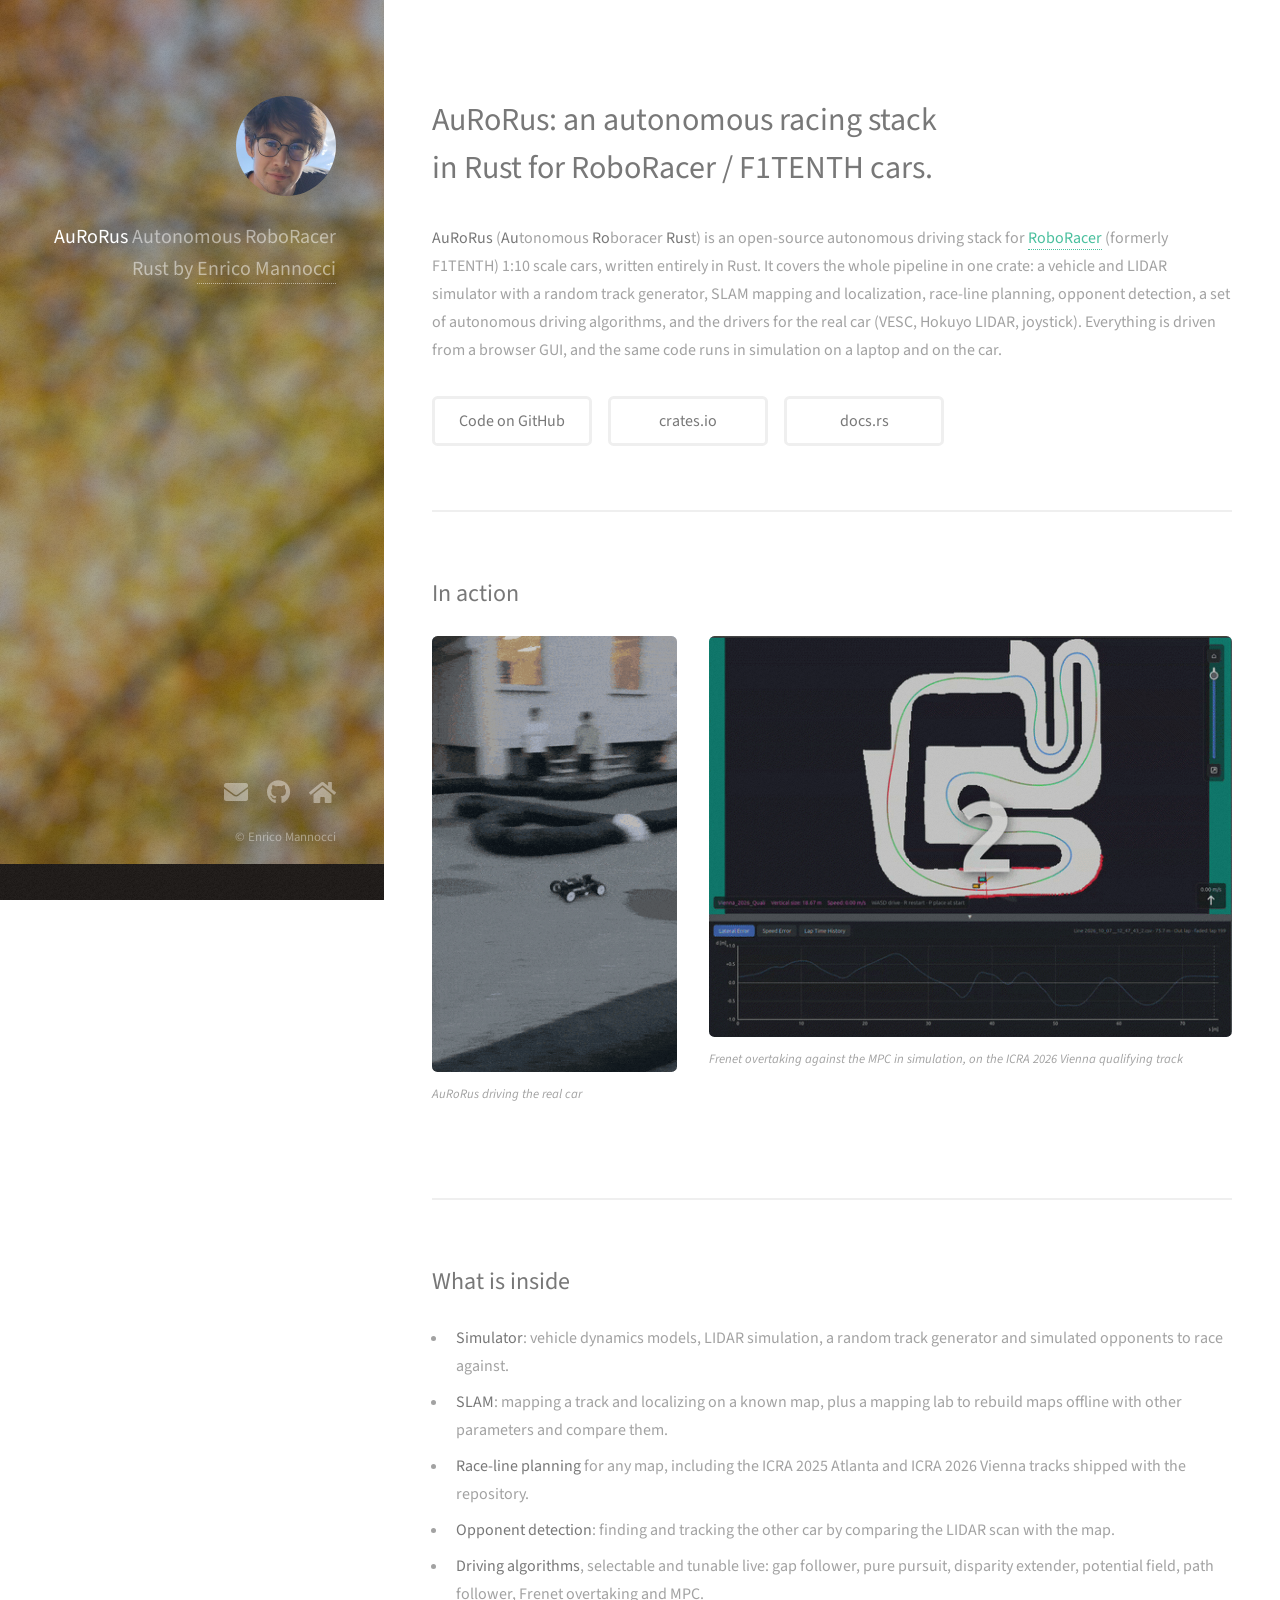
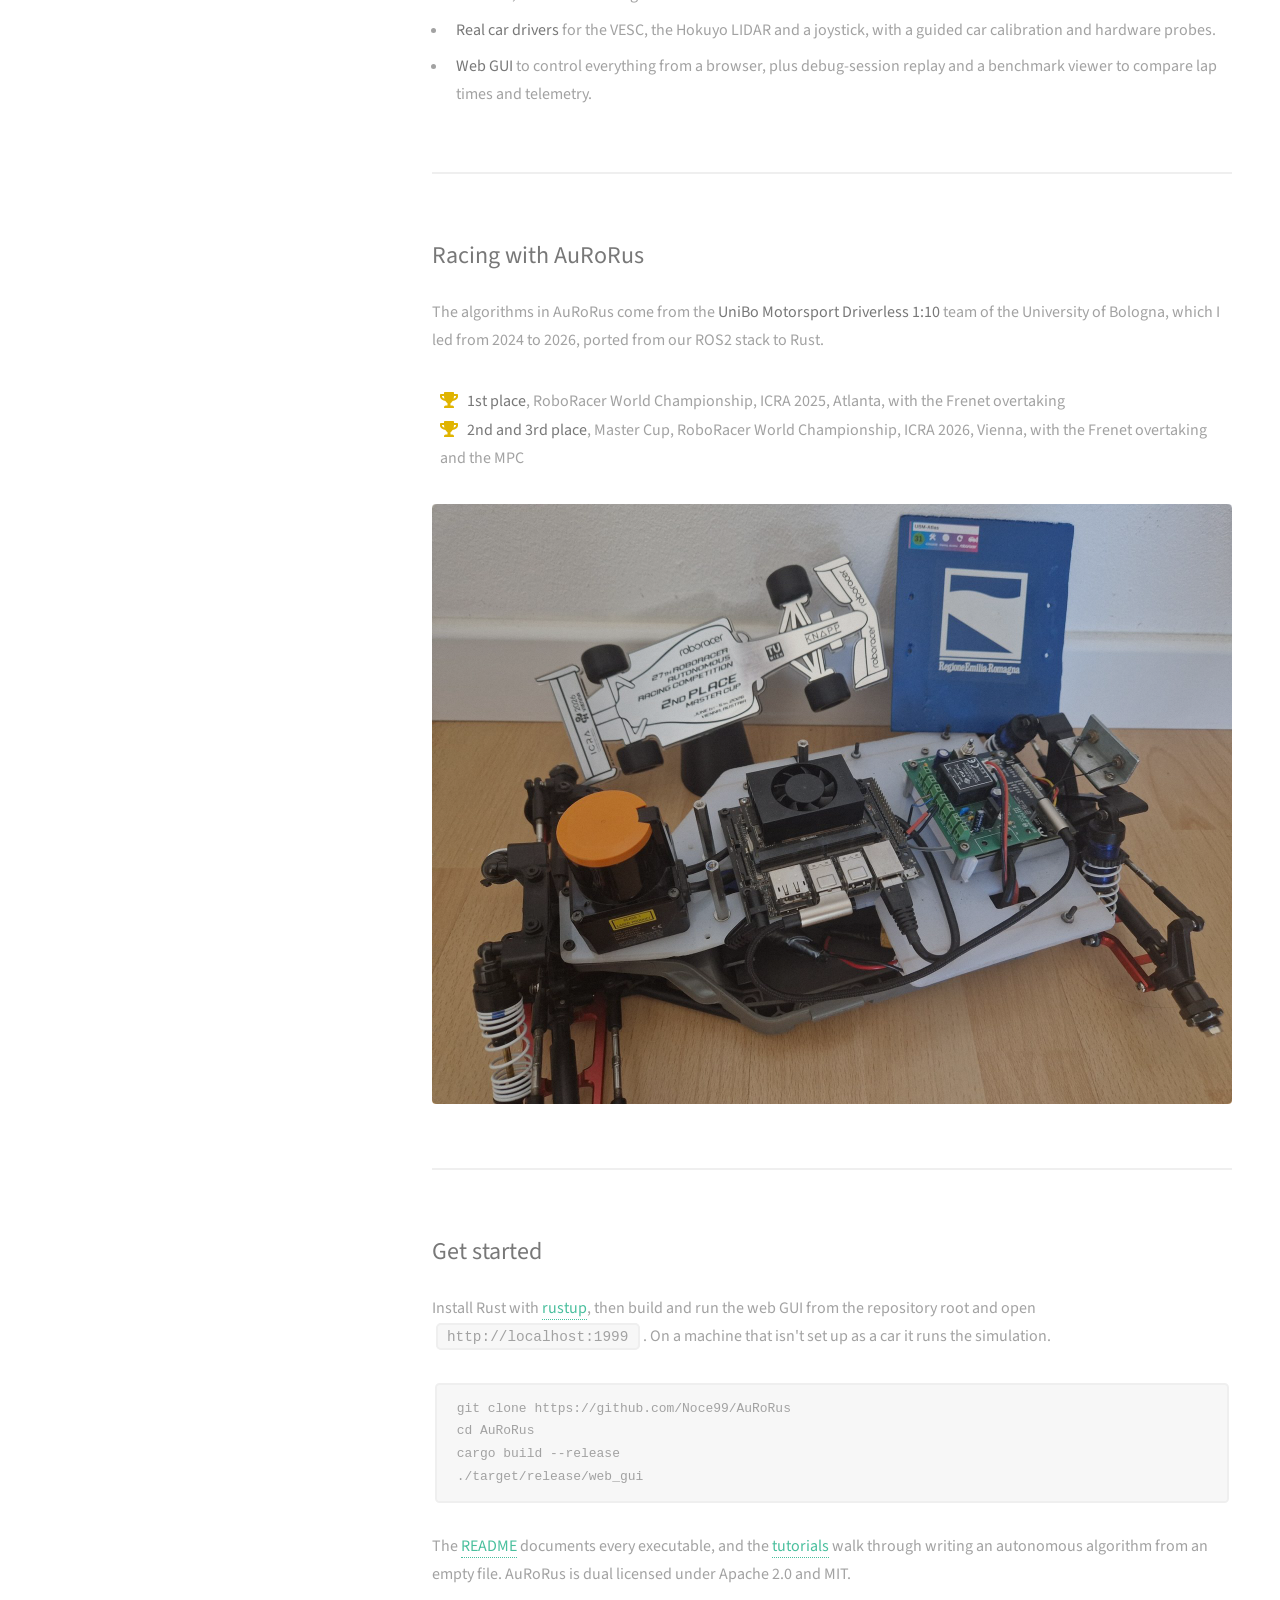
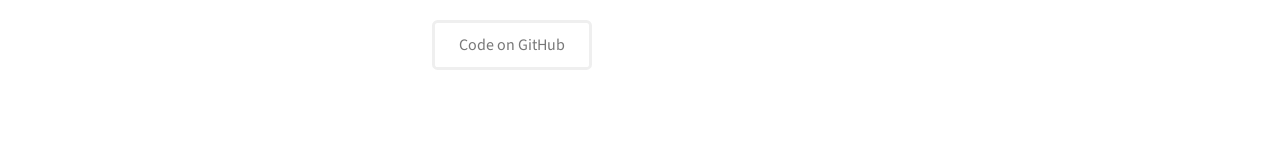
==== commit 372e00d8: "Update personal info: PhD completed, now Project Assistant at Chalmers" ====
--- a/aurorus/index.html
+++ b/aurorus/index.html
@@ -108,7 +108,7 @@
 					<section id="results">
 						<h2>Racing with AuRoRus</h2>
 						<p>The algorithms in AuRoRus come from the <strong>UniBo Motorsport Driverless 1:10</strong> team of the University
-						of Bologna, which I have led since 2024, ported from our ROS2 stack to Rust.</p>
+						of Bologna, which I led from 2024 to 2026, ported from our ROS2 stack to Rust.</p>
 						<ul class="results">
 							<li><span class="icon solid fa-trophy"></span> <strong>1st place</strong>, RoboRacer World Championship, ICRA 2025, Atlanta, with the Frenet overtaking</li>
 							<li><span class="icon solid fa-trophy"></span> <strong>2nd and 3rd place</strong>, Master Cup, RoboRacer World Championship, ICRA 2026, Vienna, with the Frenet overtaking and the MPC</li>
@@ -139,7 +139,7 @@
 			<footer id="footer">
 				<div class="inner">
 					<ul class="icons">
-						<li><a href="mailto:enrico.mannocci3@unibo.it" class="icon solid fa-envelope"><span class="label">Email</span></a></li>
+						<li><a href="mailto:mannocci@chalmers.se" class="icon solid fa-envelope"><span class="label">Email</span></a></li>
 						<li><a href="https://github.com/Noce99/AuRoRus" class="icon brands fa-github"><span class="label">GitHub</span></a></li>
 						<li><a href="../" class="icon solid fa-home"><span class="label">Home</span></a></li>
 					</ul>
